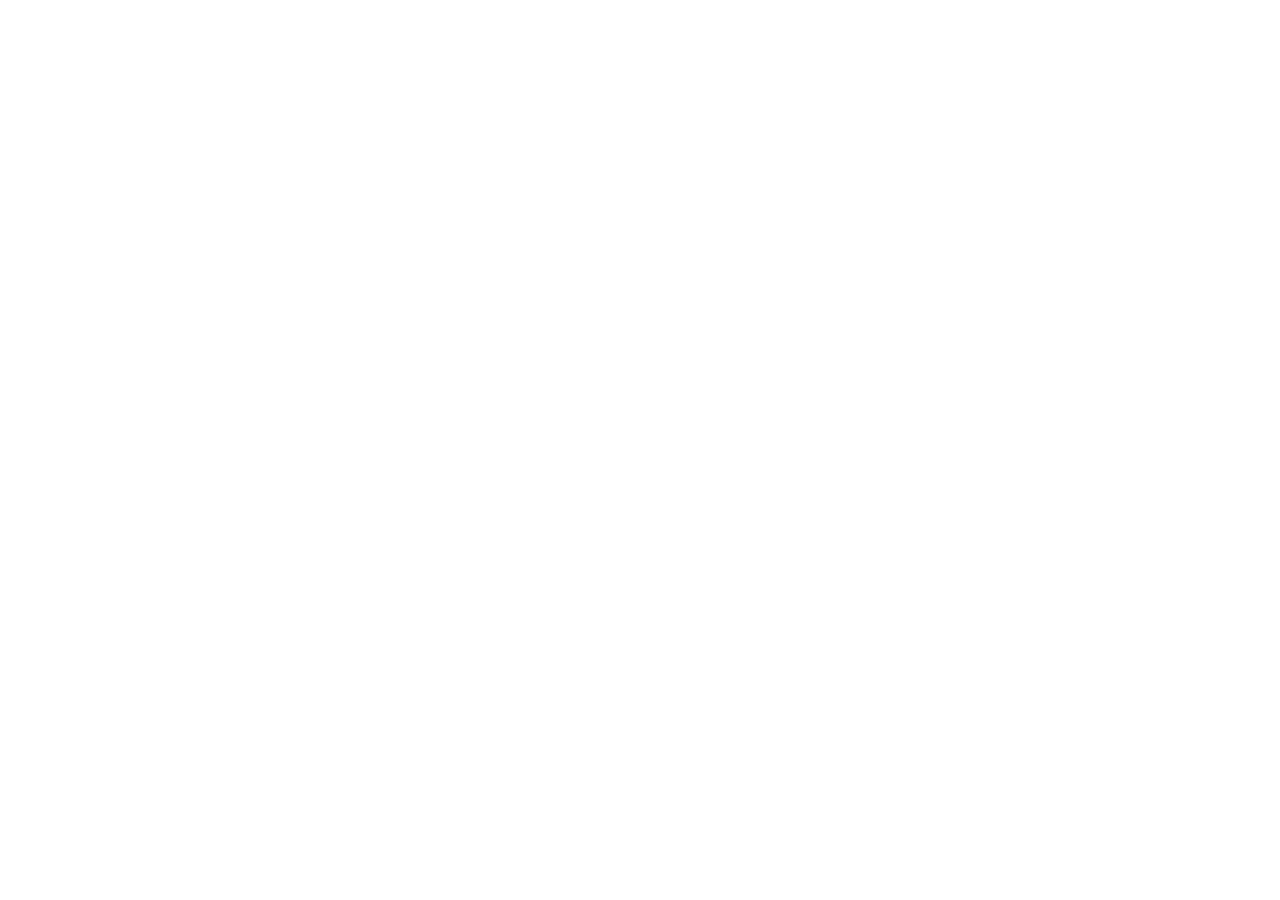
==== index.html @ 780d24a1 "Add restrained culinary category icons to Tawa menus" ====
<!doctype html><html lang="en"><head><meta charset="UTF-8"/><meta name="viewport" content="width=device-width,initial-scale=1"/><meta name="theme-color" content="#8d221a"/><meta name="description" content="Indian roots. A delicious detour. Explore Tawa Express menus, Indian fusion food and catering in Bridgeport, Connecticut."/><meta name="robots" content="noindex,nofollow"/><link rel="preconnect" href="https://fonts.googleapis.com"/><link rel="preconnect" href="https://fonts.gstatic.com" crossorigin/><link href="https://fonts.googleapis.com/css2?family=Passion+One:wght@400;700&family=Sora:wght@400;500;600;700&display=swap" rel="stylesheet"/><title>Tawa Express · Indian Fusion in Bridgeport</title>  <script type="module" crossorigin src="/tawa-express-redesign/assets/index-DstGvZ-7.js"></script>
  <link rel="stylesheet" crossorigin href="/tawa-express-redesign/assets/index-yvN5nyRz.css">
</head><body><div id="root"></div></body></html>
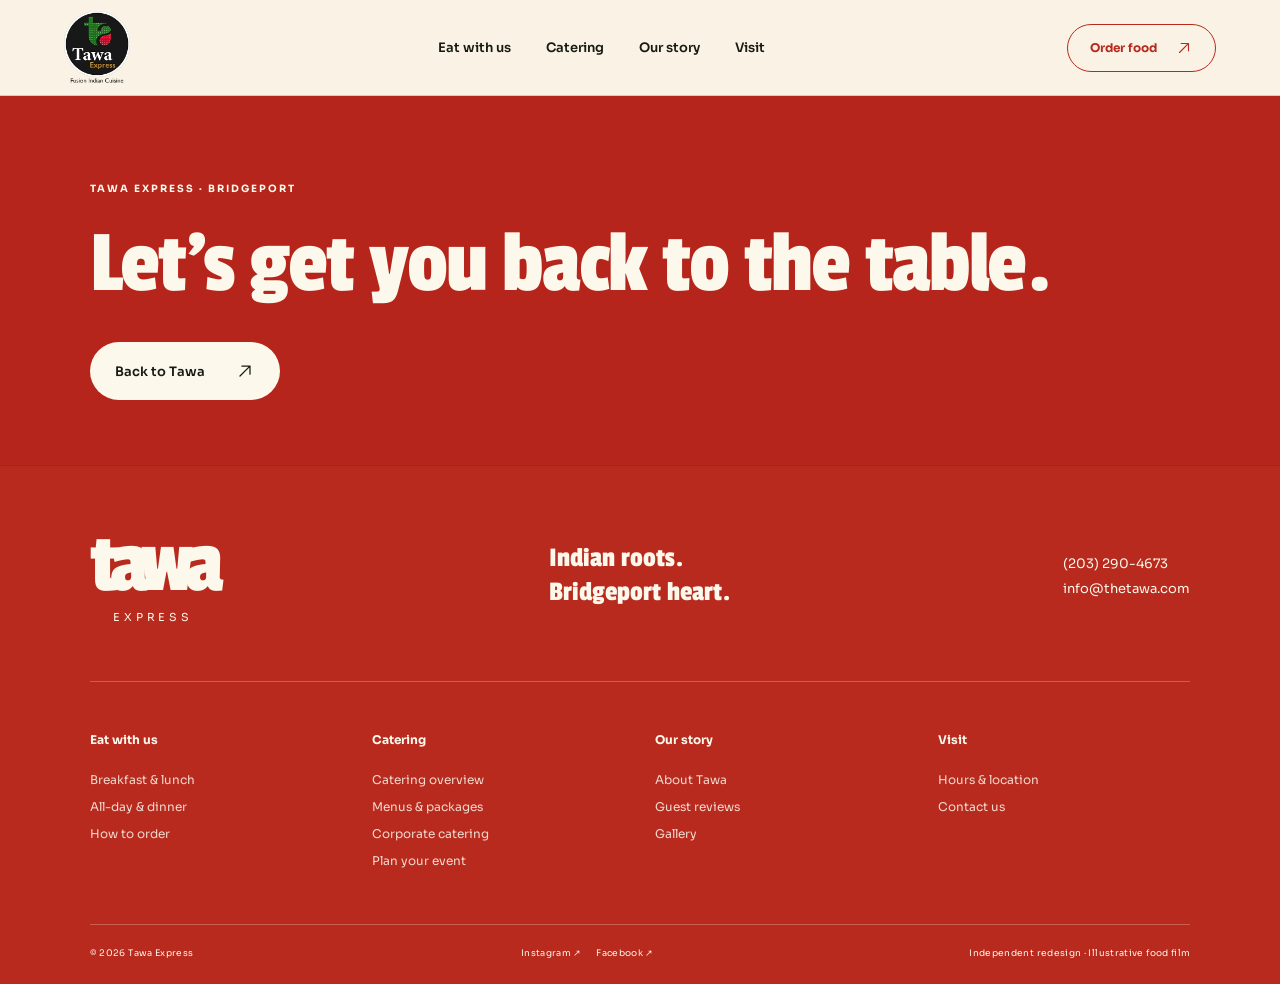
==== commit 2e1ab69f: "Fix reliable mobile scroll film loading" ====
--- a/index.html
+++ b/index.html
@@ -1,3 +1,3 @@
-<!doctype html><html lang="en"><head><meta charset="UTF-8"/><meta name="viewport" content="width=device-width,initial-scale=1"/><meta name="theme-color" content="#8d221a"/><meta name="description" content="Indian roots. A delicious detour. Explore Tawa Express menus, Indian fusion food and catering in Bridgeport, Connecticut."/><meta name="robots" content="noindex,nofollow"/><link rel="preconnect" href="https://fonts.googleapis.com"/><link rel="preconnect" href="https://fonts.gstatic.com" crossorigin/><link href="https://fonts.googleapis.com/css2?family=Passion+One:wght@400;700&family=Sora:wght@400;500;600;700&display=swap" rel="stylesheet"/><title>Tawa Express · Indian Fusion in Bridgeport</title>  <script type="module" crossorigin src="/tawa-express-redesign/assets/index-DstGvZ-7.js"></script>
-  <link rel="stylesheet" crossorigin href="/tawa-express-redesign/assets/index-yvN5nyRz.css">
+<!doctype html><html lang="en"><head><meta charset="UTF-8"/><meta name="viewport" content="width=device-width,initial-scale=1"/><meta name="theme-color" content="#8d221a"/><meta name="description" content="Indian roots. A delicious detour. Explore Tawa Express menus, Indian fusion food and catering in Bridgeport, Connecticut."/><meta name="robots" content="noindex,nofollow"/><link rel="preconnect" href="https://fonts.googleapis.com"/><link rel="preconnect" href="https://fonts.gstatic.com" crossorigin/><link href="https://fonts.googleapis.com/css2?family=Passion+One:wght@400;700&family=Sora:wght@400;500;600;700&display=swap" rel="stylesheet"/><title>Tawa Express · Indian Fusion in Bridgeport</title>  <script type="module" crossorigin src="/assets/index-CbA9lvms.js"></script>
+  <link rel="stylesheet" crossorigin href="/assets/index-DuDXjA_7.css">
 </head><body><div id="root"></div></body></html>
--- a/assets/index-DuDXjA_7.css
+++ b/assets/index-DuDXjA_7.css
@@ -0,0 +1 @@
+.guest-proof{position:relative;isolation:isolate;overflow:hidden;padding:62px 4.5% 35px;background:radial-gradient(ellipse at 50% 56%,#eee2c96b,transparent 65%),#fcf8ec;color:#173628;scroll-margin-top:95px}.proof-heading{text-align:center;position:relative;z-index:1}.proof-heading .eyebrow{color:#866349;font-size:11px;margin-bottom:19px;letter-spacing:.24em}.proof-heading h2{font:400 clamp(52px,5.4vw,86px)/.92 "Passion One",Impact,sans-serif;letter-spacing:-.02em;color:#172319}.proof-heading>p:last-child{font-size:16px;line-height:1.6;margin:22px auto 0;max-width:550px;color:#4e4b3e}.proof-mobile-break{display:none}.proof-spice{position:absolute;left:-28px;top:90px;width:185px;height:280px;stroke:#a0804d;stroke-width:1.3;opacity:.24;transform:rotate(15deg);z-index:-1}.proof-stamp{position:absolute;right:5%;top:85px;transform:rotate(8deg);color:#a38050;text-align:center;opacity:.7}.proof-stamp span{font-size:11px;letter-spacing:.05em}.proof-stamp strong{font:400 34px/.95 Passion One,sans-serif;display:block;margin:9px 0}.proof-stamp i{display:block;font-style:normal;font-size:8px;letter-spacing:.16em;border-top:1px solid #a3805055;padding-top:10px}.proof-summary{display:flex;align-items:center;justify-content:center;gap:28px;margin:28px auto 35px;position:relative;z-index:1}.proof-people{display:flex;align-items:center;padding-right:27px;border-right:1px solid #b09c7540}.guest-avatar{display:grid;place-items:center;flex-shrink:0;width:46px;height:46px;border-radius:50%;overflow:hidden;background:#e8deca;color:#173628;font-size:12px;border:2px solid #fcf8ec}.guest-avatar img{width:100%;height:100%;object-fit:cover}.proof-people .guest-avatar+.guest-avatar{margin-left:-12px}.proof-people>span:last-child{font-size:10px;line-height:1.4;margin-left:12px;color:#5b584c}.proof-rating{display:flex;align-items:center;gap:12px;min-height:48px}.proof-star{font-size:29px;color:#bd851b}.proof-rating>strong{font-size:28px;letter-spacing:-.06em}.proof-rating strong small{font-size:11px;letter-spacing:0;margin-left:3px}.proof-rating>span:not(.proof-star){font-size:11px;line-height:1.6}.proof-rating>span small{display:block;font-size:9px;color:#686152}.proof-carousel{position:relative;outline-offset:5px}.proof-deck{display:grid;grid-template-columns:1fr 1.28fr 1fr;gap:24px;align-items:center;max-width:1300px;margin:auto;padding:6px 10px 15px}.guest-card{position:relative;margin:0;border:1px solid #bfae8e45;border-radius:22px;background:#fffdf680;padding:25px 30px;min-width:0;min-height:280px;opacity:.65;transform:scale(.94);transition:transform .45s,opacity .45s,box-shadow .45s}.guest-card.is-active{opacity:1;transform:none;background:#fffdf8;box-shadow:0 14px 50px #6a49210c;padding:30px 37px;min-height:342px;border-color:#c1ac8545}.guest-card-top{display:flex;align-items:center;justify-content:space-between;color:#a16d4f}.guest-card-top>span:last-child{font-size:9px;letter-spacing:.12em}.guest-quote-mark{font:400 62px/.8 Passion One,sans-serif;color:#c16e58}.guest-topic{text-transform:uppercase;font-size:8px!important;letter-spacing:.15em;line-height:1.5!important;margin:14px 0!important;color:#8d573c}.guest-card blockquote{font:500 clamp(20px,1.8vw,28px)/1.35 "Sora",sans-serif;letter-spacing:-.035em;margin:0 0 25px;color:#24352a;min-height:75px}.guest-card.is-active blockquote{font-size:clamp(25px,2.25vw,35px);line-height:1.25;min-height:95px;font-weight:600}.guest-card figcaption{display:flex;align-items:center;gap:12px}.guest-card figcaption strong{font-size:12px;font-weight:600;display:block}.guest-card figcaption div>span{display:block;font-size:10px;margin-top:5px;line-height:1.4;color:#746553}.guest-source{display:flex;align-items:center;justify-content:space-between;border-top:1px solid #bfae8e35;margin-top:20px;padding-top:16px;font-size:10px;min-height:38px;color:#8b3627}.guest-card:not(.is-active) .guest-source{pointer-events:none}.proof-controls{display:flex;justify-content:center;align-items:center;gap:28px;margin:12px 0 20px}.proof-controls>button{width:44px;height:44px;border:1px solid #bfae8e45;border-radius:50%;display:grid;place-items:center;background:#f0e6d2;color:#173628}.proof-controls>button:hover{background:#e5d5b8}.proof-pagination{display:flex;gap:2px}.proof-pagination button{width:32px;height:44px;padding:0;border:0;background:none;display:grid;place-items:center}.proof-pagination span{width:9px;height:9px;border-radius:50%;background:#d9c9aa;transition:transform .2s,background .2s}.proof-pagination [aria-pressed=true] span{background:#b82a1e;transform:scale(1.3)}.proof-footnote{display:flex;justify-content:space-between;align-items:center;gap:30px;border-top:1px solid #b09c7540;padding-top:23px;max-width:1280px;margin:auto}.proof-footnote>p{font-size:10px;max-width:510px;line-height:1.65;color:#716551}.proof-footnote>div{display:flex;gap:25px;flex-shrink:0}.proof-footnote a{display:flex;gap:8px;align-items:center;font-size:11px;min-height:44px;text-decoration:underline;text-underline-offset:4px}.portrait-demo{margin:45px auto 10px;padding:25px;border:2px dashed #a38050;max-width:720px;background:#f5ebd9}.portrait-demo h3{font-size:22px}.portrait-demo p:not(.eyebrow){font-size:13px;margin:16px 0}.portrait-demo img{width:100%;margin:20px 0;border-radius:14px}.portrait-demo small{font-size:11px}@media(prefers-reduced-motion:no-preference){.proof-arrived .is-active{animation:guest-arrival .6s ease both}@keyframes guest-arrival{0%{opacity:.4;translate:0 15px}to{opacity:1;translate:0 0}}}@media(max-width:1000px){.proof-stamp{right:3%;top:120px}.proof-stamp strong{font-size:25px}.proof-spice{width:130px;left:-40px}.proof-deck{gap:12px;padding-inline:0}.guest-card{padding:22px 18px}.guest-card.is-active{padding:28px 25px}.guest-card figcaption{gap:8px}.guest-card figcaption div>span{font-size:9px}}@media(max-width:760px){.guest-proof{padding:42px 0 25px;scroll-margin-top:95px}.proof-heading{padding:0 7%}.proof-heading h2{font-size:clamp(48px,12.6vw,72px)}.proof-heading .eyebrow{font-size:9px;margin-bottom:16px}.proof-heading>p:last-child{font-size:13px;max-width:320px;margin-top:18px}.proof-mobile-break{display:block}.proof-stamp{display:none}.proof-spice{top:110px;left:-57px;width:120px;opacity:.18}.proof-summary{gap:15px;margin:24px auto;flex-wrap:wrap;padding:0 5%}.proof-people{padding-right:15px}.proof-people>.guest-avatar{width:32px;height:32px;font-size:9px}.proof-people>span:last-child{display:none}.proof-rating{gap:8px}.proof-rating>strong{font-size:23px}.proof-star{font-size:23px}.proof-rating>span:not(.proof-star){font-size:9px}.proof-rating>span small{font-size:8px}.proof-rating>svg{display:none}.proof-deck{display:flex;gap:0;position:relative;max-width:100%;padding:8px 0 15px;align-items:center;justify-content:center}.guest-card.is-active{width:85%;min-height:352px;padding:29px 26px;z-index:2;border-radius:19px}.guest-card:not(.is-active){position:absolute;width:85%;min-height:310px;z-index:0;opacity:.38;pointer-events:none}.guest-card.is-before{left:-80%;transform:scale(.96)}.guest-card.is-after{right:-80%;transform:scale(.96)}.guest-card.is-active blockquote{font-size:28px;min-height:100px}.guest-card figcaption div>span{font-size:10px}.guest-topic{font-size:8px!important}.proof-controls{margin-top:8px;gap:23px}.proof-footnote{display:block;margin:0 7%;padding-top:20px}.proof-footnote>p{font-size:10px}.proof-footnote>div{justify-content:space-between;gap:10px;margin-top:12px}.proof-footnote a{font-size:11px}.portrait-demo{margin-inline:6%;padding:20px}.portrait-demo h3{font-size:20px}}@media(max-width:360px){.proof-summary{gap:10px}.proof-people{padding-right:10px}.proof-people>.guest-avatar{width:28px;height:28px}.guest-card.is-active{padding:25px 23px}.guest-card.is-active blockquote{font-size:25px}}@media(prefers-reduced-motion:reduce){.guest-card,.proof-pagination span{transition:none}}.guest-proof{scroll-margin-top:0}.guest-provenance{border-top:1px solid #bfae8e35;margin-top:20px;padding-top:8px}.guest-provenance summary{font-size:10px;min-height:38px;color:#8b3627}.guest-provenance p{font-size:11px;line-height:1.6;margin:10px 0 0}.guest-card:not(.is-active) .guest-provenance{pointer-events:none}:root{font-family:Sora,sans-serif;color:#42251f;background:#faf2e3;font-synthesis:none;--red:#8d221a;--cream:#faf2e3;--line:#42251f30;--serif:"Sora",Arial,sans-serif}*{box-sizing:border-box}html{scroll-behavior:smooth;scroll-padding-top:115px}body{margin:0}a{color:inherit;text-decoration:none}button,input,select,textarea{font:inherit}button,a,input,select,textarea{-webkit-tap-highlight-color:transparent}button{cursor:pointer}button,a{touch-action:manipulation}button{color:inherit}img{display:block;max-width:100%}h1,h2,h3,p{margin:0}p{line-height:1.7}h1,h2,h3{font-weight:500}h1,h2{font-family:var(--serif);letter-spacing:-.055em;line-height:1.05}h2{font-size:clamp(36px,4.5vw,70px)}h3{font-size:23px;line-height:1.3}em{font-weight:500}p+p{margin-top:18px}a:focus-visible,button:focus-visible{outline:3px solid #ce631c;outline-offset:5px}input:focus,textarea:focus,select:focus{outline:2px solid var(--red);outline-offset:3px}.sr-only{position:absolute;width:1px;height:1px;overflow:hidden;clip-path:inset(50%)}.skip{position:fixed;top:-70px;left:20px;background:#fff;padding:14px;z-index:100}.skip:focus{top:10px}.eyebrow{text-transform:uppercase;letter-spacing:.16em;font-size:10px;font-weight:700;margin-bottom:22px;line-height:1.5}.header{height:100px;display:flex;align-items:center;justify-content:space-between;padding:12px 5%;position:sticky;top:0;background:#faf2e3f5;-webkit-backdrop-filter:blur(18px);backdrop-filter:blur(18px);z-index:20;border-bottom:1px solid var(--line)}.brand{width:72px;height:76px;display:flex;align-items:center}.brand img{width:66px;max-height:76px;object-fit:contain}.header nav{display:flex;align-items:center;gap:35px;font-size:13px;font-weight:600}.nav-group{position:relative;padding:22px 0}.dropdown{position:absolute;top:60px;left:-24px;min-width:235px;padding:12px 20px;background:var(--cream);border:1px solid var(--line);box-shadow:0 15px 30px #42251f12;display:none}.dropdown a{padding:13px 0;display:flex;align-items:center;justify-content:space-between;gap:20px;border-bottom:1px solid var(--line);font-size:13px;white-space:nowrap}.dropdown a:last-child{border:0}.nav-group:hover .dropdown,.nav-group:focus-within .dropdown{display:block}.order-link{display:flex;align-items:center;gap:18px;border:1px solid var(--red);border-radius:50px;padding:14px 22px;font-size:12px;font-weight:700;color:var(--red)}.header-actions{display:flex;gap:16px;align-items:center}.menu-toggle{display:none;border:0;background:none;padding:10px}.button{border:0;background:var(--red);color:var(--cream);padding:19px 25px;display:inline-flex;align-items:center;justify-content:space-between;gap:30px;border-radius:40px;font-size:13px;font-weight:600;min-height:54px;transition:background .2s,transform .2s}.button:hover{background:#68160f;transform:translateY(-2px)}.button.light{background:var(--cream);color:var(--red)}.button.light:hover{background:#f2dbb8}.text-link{display:inline-flex;align-items:center;gap:20px;font-size:14px;font-weight:600;border-bottom:1px solid currentColor;padding:10px 0}.hero{padding:24px 5% 0;color:var(--red);overflow:hidden;--progress:0}.hero-top{display:flex;justify-content:space-between;align-items:center}.hero-top .eyebrow{margin:0}.hero-top>span{font-size:11px;letter-spacing:.02em}.hero-stage{position:relative;min-height:650px;height:calc(100svh - 205px);max-height:880px;display:flex;flex-direction:column;justify-content:center}.hero h1{font-size:clamp(72px,8.8vw,146px);line-height:.95;letter-spacing:-.055em;position:relative;z-index:2;max-width:65%;pointer-events:none}.hero h1 em{font-weight:500}.hero-food{position:absolute;width:59%;right:-5%;top:4%;height:87%;display:flex;align-items:center;justify-content:center;transform:translateY(calc(var(--progress)*-50px)) rotate(calc(var(--progress)*-5deg));will-change:transform}.food-ring{position:absolute;width:89%;aspect-ratio:1;background:#eab044;border-radius:50%;opacity:.53;transform:scale(calc(1 + var(--progress)*.08))}.hero-dish{position:relative;width:110%;max-width:none;filter:drop-shadow(0 32px 22px #42251f25);transform:rotate(-13deg) scale(1.12)}.food-caption{position:absolute;bottom:4%;right:8%;display:flex;align-items:center;gap:20px;text-align:left;font-family:var(--serif);font-style:italic;font-size:19px;transform:rotate(5deg)}.hero-bottom{position:relative;z-index:3;margin-top:35px;display:flex;flex-direction:column;align-items:flex-start;gap:22px}.hero-bottom p{font-size:13px;line-height:1.65;color:#593a2d}.hero-rail{border-top:1px solid var(--red);display:flex;align-items:center;justify-content:space-between;gap:18px;padding:22px 0;font-size:11px;text-transform:uppercase;letter-spacing:.1em}.hero-rail a{display:flex;gap:16px;align-items:center}.section{padding:110px 7%}.section-head{display:flex;align-items:flex-end;justify-content:space-between;gap:60px;margin-bottom:50px}.section-head>p{max-width:310px;font-size:14px}.flavors{background:#f4e7d1;border-top:1px solid var(--line)}.flavor-grid{display:grid;grid-template-columns:repeat(3,1fr);gap:24px}.food-card{position:relative;display:block;padding:28px 26px 32px;background:#e8d9bf;min-width:0;overflow:hidden}.tone-1{background:#dfe0c6}.tone-2{background:#ecccae}.item-no{font-size:11px;letter-spacing:.12em}.food-card img{width:100%;height:245px;object-fit:contain;transition:transform .6s}.food-card:hover img{transform:rotate(-5deg) scale(1.055)}.food-card h3{font-family:var(--serif);font-size:27px;letter-spacing:-.04em;max-width:210px}.food-card p{font-size:11px;line-height:1.6;margin-top:10px;max-width:220px}.food-card>div{position:relative}.food-card>div>svg{position:absolute;right:0;top:4px}.menu-row{display:flex;justify-content:space-between;align-items:center;gap:20px;border-top:1px solid var(--line);margin-top:34px;padding-top:24px;font-size:12px}.menu-row a{display:flex;gap:20px;align-items:center;font-weight:600}.story{display:grid;grid-template-columns:1fr 1fr;gap:10%;align-items:center}.story-photo{position:relative;aspect-ratio:.92;overflow:hidden}.story-photo img{width:100%;height:100%;object-fit:cover}.story-photo span{position:absolute;bottom:30px;left:20px;right:20px;text-align:center;color:#fff;font-family:var(--serif);font-size:28px;font-style:italic;text-shadow:0 2px 12px #000;background:#27140d70;padding:10px}.story p:not(.eyebrow){font-size:14px;max-width:460px;margin-top:24px}.story .text-link{margin-top:25px}.catering-feature{position:relative;min-height:700px;display:flex;align-items:center;padding:90px 7%;color:var(--cream);background:#371c11;isolation:isolate}.catering-feature>img{position:absolute;top:0;right:0;bottom:0;left:0;width:100%;height:100%;object-fit:cover;z-index:-2}.catering-feature:after{content:"";position:absolute;top:0;right:0;bottom:0;left:0;background:linear-gradient(90deg,#1d140cef,#20170865 75%);z-index:-1}.catering-feature h2{font-size:clamp(42px,5.4vw,82px)}.catering-feature p:not(.eyebrow){max-width:390px;font-size:14px;margin-top:24px;margin-bottom:32px}.quote{text-align:center;background:#e8d7b8}.quote blockquote{font-family:var(--serif);font-size:clamp(35px,4.2vw,66px);line-height:1.2;letter-spacing:-.035em;max-width:850px;margin:25px auto}.quote p:not(.eyebrow){font-size:11px}.quote a{display:inline-flex;align-items:center;gap:15px;font-size:12px;margin-top:25px}.visit{display:grid;grid-template-columns:1fr 1fr;gap:10%;align-items:center}.visit h2{font-size:clamp(58px,7vw,105px)}.visit-details>div{display:flex;gap:22px;border-bottom:1px solid var(--line);padding:22px 0;font-size:14px}.visit-details>div>svg{margin-top:5px;flex-shrink:0}.visit-details .button{margin-top:27px}.visit-details strong{font-weight:600}footer{background:var(--red);color:var(--cream);padding:65px 7% 25px}.footer-top{display:flex;justify-content:space-between;gap:35px;align-items:center;padding-bottom:60px;border-bottom:1px solid #faf2e344}.footer-wordmark{font-family:var(--serif);font-size:90px;letter-spacing:-.09em;line-height:.75}.footer-wordmark span{display:block;letter-spacing:.34em;font-family:Sora;font-size:11px;text-transform:uppercase;text-align:center;margin-top:14px}.footer-top>p{font-family:var(--serif);font-size:28px;font-style:italic;line-height:1.2}.footer-top>div a{display:block;font-size:13px;margin:8px 0}.footer-links{display:grid;grid-template-columns:repeat(4,1fr);gap:30px;padding:50px 0}.footer-links h3{font-size:12px;margin-bottom:19px;font-weight:700}.footer-links a{display:block;font-size:12px;opacity:.85;padding:6px 0}.fineprint{display:flex;justify-content:space-between;gap:20px;border-top:1px solid #faf2e344;padding-top:22px;font-size:9px;letter-spacing:.04em}.fineprint a{margin-left:12px}.page-intro{padding:85px 7% 65px;border-bottom:1px solid var(--line);background:#f4e7d1}.page-intro h1{font-size:clamp(52px,7.5vw,105px);max-width:1000px;color:var(--red)}.page-intro>p:not(.eyebrow){max-width:620px;margin-top:25px;font-size:16px}.page-intro .button{margin-top:30px}.menu-toolbar{padding:25px 7%;display:flex;justify-content:space-between;gap:30px;border-bottom:1px solid var(--line);align-items:center}.menu-switch{display:flex;gap:22px;font-size:13px}.menu-switch a{padding:12px 0;border-bottom:2px solid transparent}.menu-switch a[aria-current]{border-color:var(--red);font-weight:700}.search input{border:1px solid var(--line);background:none;border-radius:30px;padding:13px 20px;min-width:220px}.meal-tabs{padding:15px 7%;display:flex;gap:12px;flex-wrap:wrap}.meal-tabs button{background:transparent;border:1px solid var(--line);border-radius:30px;padding:10px 18px;text-transform:capitalize;font-size:12px}.meal-tabs button[aria-pressed=true]{background:var(--red);color:var(--cream)}.menu-layout,.package-layout{display:grid;grid-template-columns:220px 1fr;gap:65px;padding:50px 7% 100px}.menu-layout aside,.package-layout aside{align-self:start;position:sticky;top:125px;max-height:calc(100svh - 150px);overflow:auto}.menu-layout aside>a,.package-layout aside>a{display:block;font-size:12px;padding:10px 0;text-transform:capitalize;border-bottom:1px solid var(--line);line-height:1.4}.menu-category{margin-bottom:55px;scroll-margin-top:130px}.category-heading{display:flex;align-items:baseline;gap:15px;border-bottom:2px solid var(--red);padding-bottom:20px;color:var(--red)}.category-heading>span{font-size:11px}.category-heading h2{font-size:35px;letter-spacing:-.035em;text-transform:capitalize}.dish-grid{display:grid;grid-template-columns:1fr 1fr;column-gap:34px}.dish{padding:23px 0;border-bottom:1px solid var(--line)}.dish>div{display:flex;justify-content:space-between;gap:16px}.dish h3{font-size:15px;font-weight:600}.dish span{white-space:nowrap;font-size:14px}.dish p{font-size:12px;margin-top:7px;line-height:1.6;max-width:360px;color:#745a4e}.category-note{font-size:13px;margin:18px 0;max-width:730px}.source-note{font-size:11px;line-height:1.7;color:#745a4e;margin:28px 0;max-width:740px}.wide-photo{height:500px;overflow:hidden}.wide-photo img{width:100%;height:100%;object-fit:cover}.three-columns{display:grid;grid-template-columns:repeat(3,1fr);gap:40px;margin-top:48px}.three-columns article{border-top:1px solid var(--line);padding-top:25px}.three-columns article>span{font-size:11px}.three-columns h3{font-family:var(--serif);font-size:31px;margin:25px 0 15px;letter-spacing:-.035em}.three-columns p{font-size:14px;margin-bottom:20px}.tinted{background:#e8d7b8}.tinted>h2{max-width:700px}.service-list{max-width:850px;margin:40px 0}.service-list details,.order-options details{border-bottom:1px solid var(--line);padding:24px 0}summary{cursor:pointer;list-style:none;display:flex;align-items:center;justify-content:space-between;gap:25px;font-size:19px;font-weight:500}summary::-webkit-details-marker{display:none}details[open] summary svg{transform:rotate(45deg)}details p{font-size:14px;max-width:750px;margin-top:18px}details summary svg{flex-shrink:0;transition:transform .2s}.package-links{display:flex;gap:25px;padding:28px 7%;border-bottom:1px solid var(--line);flex-wrap:wrap;font-size:13px}.package-links a{display:flex;align-items:center;gap:12px}.package-layout{padding-top:60px}.package{border-top:1px solid var(--line);padding:28px 0 38px;scroll-margin-top:125px}.package h2{font-size:35px;text-transform:capitalize;margin-bottom:22px}.package p{font-size:14px;white-space:pre-line;max-width:700px}.package .eyebrow{margin-bottom:10px}.measure{max-width:630px;margin:25px 0}.voices blockquote{margin:0;font-family:var(--serif);font-size:27px;line-height:1.3}.voices cite{display:block;font-family:Sora;font-style:normal;font-size:11px;margin-top:22px}.contact-layout{display:grid;grid-template-columns:1fr 1.3fr;gap:10%}.contact-layout h2{font-size:42px}.contact-layout>div>p:not(.eyebrow){margin-top:30px;font-size:14px}.contact-layout .text-link{display:flex;width:fit-content}.inquiry label{display:block;font-size:12px;font-weight:500}.inquiry input:not([type=checkbox]),.inquiry select,.inquiry textarea{display:block;width:100%;border:0;border-bottom:1px solid #42251f66;background:#f4e7d188;padding:15px 12px;border-radius:0;margin:10px 0 25px;color:inherit}.inquiry textarea{resize:vertical}.form-pair{display:grid;grid-template-columns:1fr 1fr;gap:25px}.inquiry fieldset{border:1px solid var(--line);padding:20px;margin:10px 0 30px;display:grid;grid-template-columns:1fr 1fr;gap:12px}.inquiry legend{font-size:12px;padding:0 8px}.inquiry fieldset label{display:flex;align-items:center;gap:10px;min-height:30px}.inquiry input[type=checkbox]{accent-color:var(--red);width:18px;height:18px}.email-draft{padding:25px;background:#e8d7b8;margin-top:25px}.email-draft pre{white-space:pre-wrap;font-family:inherit;font-size:13px;line-height:1.6}.email-draft p{font-size:12px;margin-top:20px}.photo-grid{display:grid;grid-template-columns:repeat(3,1fr);gap:22px;margin-bottom:40px}.photo-grid button{padding:0;border:0;background:#e8d7b8;position:relative;aspect-ratio:1;overflow:hidden}.photo-grid img{width:100%;height:100%;object-fit:cover;transition:transform .4s}.photo-grid button:hover img{transform:scale(1.04)}.photo-grid svg{position:absolute;bottom:16px;right:16px;color:#fff;filter:drop-shadow(0 1px 3px #000)}.lightbox{position:fixed;top:0;right:0;bottom:0;left:0;background:#1a0d08ee;z-index:100;display:flex;justify-content:center;align-items:center;padding:65px 30px}.lightbox img{max-height:85svh;object-fit:contain}.lightbox button{position:absolute;right:25px;top:20px;color:#fff;background:none;border:0;padding:10px}.order-options{max-width:1050px}.order-options>div{padding:20px 0 45px;border-bottom:1px solid var(--line);margin-bottom:40px}.order-options h2{font-size:40px;margin:15px 0 30px}.order-options .package-links{padding:0;border:0}.order-options p{font-size:14px;margin-top:20px}.mobile-menu{position:fixed;top:0;right:0;bottom:0;left:0;z-index:50;background:var(--red);color:var(--cream);padding:60px 7% 40px;overflow:auto;display:grid;grid-template-columns:1fr 1fr;gap:30px}.mobile-menu>.eyebrow{grid-column:1/-1}.mobile-menu h2{font-size:34px;margin-bottom:14px}.mobile-menu a{display:flex;gap:10px;align-items:center;justify-content:space-between;padding:12px 0;font-size:13px;border-bottom:1px solid #faf2e333}.close-menu{position:absolute;right:20px;top:17px;border:0;background:none;color:inherit;padding:10px}.menu-call{grid-column:1/-1;width:fit-content}[data-reveal]{opacity:1}@media(prefers-reduced-motion:no-preference){[data-reveal]{transition:opacity .75s,transform .75s}[data-reveal]:not(.visible){opacity:.35;transform:translateY(22px)}}@media(min-width:1500px){.hero-stage{min-height:740px}.hero-food{right:0;width:55%}}@media(max-width:1000px){.header nav{gap:22px}.hero-stage{min-height:600px}.hero h1{font-size:10.1vw}.hero-food{width:65%;right:-13%;top:4%}.food-card{padding:20px}.food-card img{height:180px}.food-card h3{font-size:23px;max-width:160px}.food-card>div>svg{width:20px}.section{padding:80px 6%}.section-head{gap:35px}.menu-layout,.package-layout{gap:35px;grid-template-columns:175px 1fr}.dish-grid{grid-template-columns:1fr}.contact-layout{gap:6%}.header .order-link{padding:13px 16px}.three-columns{gap:25px}}@media(max-width:720px){html{scroll-padding-top:90px}.header{height:82px;padding:7px 5%}.brand{width:53px;height:64px}.brand img{max-height:63px;width:52px}.header nav{display:none}.header-actions{gap:6px}.header .order-link{font-size:11px;padding:12px 16px;gap:12px}.menu-toggle{display:block}.hero{padding:20px 5% 0}.hero-top{display:block}.hero-top .eyebrow{font-size:8px;letter-spacing:.12em}.hero-top>span{display:none}.hero-stage{height:auto;min-height:740px;max-height:none;justify-content:flex-start;padding-top:26px}.hero h1{font-size:clamp(60px,15.6vw,100px);max-width:100%;line-height:.96;z-index:3}.hero-food{top:205px;right:-18%;width:107%;height:335px;transform:translateY(calc(var(--progress)*-14px)) rotate(calc(var(--progress)*-5deg))}.hero-dish{width:105%;transform:rotate(-13deg) scale(1)}.food-ring{width:78%}.food-caption{right:18%;bottom:-4px;font-size:14px;gap:14px}.food-caption svg{width:18px}.hero-bottom{margin-top:318px;gap:18px}.hero-bottom p{font-size:12px}.hero-bottom .button{width:100%;justify-content:center}.hero-rail{margin-top:25px;padding:18px 0;font-size:8px;gap:10px;letter-spacing:.03em;flex-wrap:wrap}.hero-rail a{width:100%;justify-content:center;margin-top:7px;padding:6px}.section{padding:65px 6%}.section-head{display:block;margin-bottom:32px}.section-head>p{margin-top:23px;font-size:14px}.eyebrow{font-size:9px;margin-bottom:16px}h2{font-size:40px}.flavor-grid{grid-template-columns:1fr;gap:18px}.food-card{padding:24px;display:grid;grid-template-columns:1fr 1fr;align-items:center;min-height:215px}.food-card .item-no{position:absolute;top:18px;left:20px}.food-card img{width:115%;height:160px;max-width:none;grid-column:1;grid-row:1}.food-card>div{padding-left:15px}.food-card h3{font-size:24px;max-width:150px}.food-card p{font-size:10px;margin-top:13px}.food-card>div>svg{position:static;margin-top:15px}.menu-row{display:block;font-size:11px}.menu-row>a{margin-top:20px;justify-content:space-between;min-height:35px}.story{grid-template-columns:1fr;gap:35px}.story-photo{aspect-ratio:1.12}.story-photo span{font-size:25px}.story p:not(.eyebrow){font-size:14px}.catering-feature{padding:65px 6%;min-height:600px}.catering-feature:after{background:#20140dcc}.catering-feature h2{font-size:45px}.catering-feature p:not(.eyebrow){font-size:14px;max-width:320px}.quote blockquote{font-size:37px}.visit{grid-template-columns:1fr;gap:24px}.visit h2{font-size:62px}.visit-details>div{font-size:13px}.visit-details .button{width:100%}footer{padding:50px 6% 25px}.footer-top{flex-wrap:wrap;gap:32px;padding-bottom:35px}.footer-wordmark{font-size:72px}.footer-top>p{font-size:24px}.footer-top>div{width:100%}.footer-links{grid-template-columns:1fr 1fr;gap:32px;padding:38px 0}.fineprint{flex-wrap:wrap;line-height:1.6;font-size:9px}.fineprint>span:last-child{width:100%}.fineprint a{margin-left:0;margin-right:10px}.page-intro{padding:55px 6% 45px}.page-intro h1{font-size:52px}.page-intro>p:not(.eyebrow){font-size:14px;margin-top:20px}.menu-toolbar{padding:16px 6%;display:block}.menu-switch{justify-content:space-between;gap:12px;font-size:12px}.search input{margin-top:14px;width:100%;min-width:0}.meal-tabs{padding:15px 6%;gap:8px}.meal-tabs button{font-size:11px;padding:10px 12px}.menu-layout,.package-layout{display:block;padding:25px 6% 60px}.menu-layout aside,.package-layout aside{position:static;display:flex;gap:8px;overflow:auto;max-height:none;margin-bottom:40px;padding-bottom:12px;scrollbar-width:thin}.menu-layout aside>.eyebrow,.package-layout aside>.eyebrow{display:none}.menu-layout aside>a,.package-layout aside>a{white-space:nowrap;border:1px solid var(--line);border-radius:30px;padding:11px 15px;font-size:10px}.menu-layout aside>.text-link{display:none}.category-heading{gap:10px;padding-bottom:16px}.category-heading h2{font-size:30px}.dish-grid{grid-template-columns:1fr}.dish{padding:20px 0}.dish h3{font-size:15px}.dish p{font-size:12px}.menu-category{margin-bottom:40px;scroll-margin-top:100px}.wide-photo{height:290px}.three-columns{grid-template-columns:1fr;gap:30px;margin-top:32px}.three-columns h3{margin-top:16px}.three-columns article{padding-top:20px}.service-list{margin-top:30px}summary{font-size:17px}.package-links{padding:20px 6%;gap:18px;font-size:12px}.package h2{font-size:30px}.package{scroll-margin-top:100px}.package p{font-size:13px}.contact-layout{grid-template-columns:1fr;gap:45px}.contact-layout h2{font-size:36px}.form-pair{grid-template-columns:1fr;gap:0}.inquiry fieldset{grid-template-columns:1fr}.photo-grid{grid-template-columns:1fr 1fr;gap:12px}.order-options h2{font-size:34px}.mobile-menu{padding-top:65px;gap:30px 25px}.mobile-menu h2{font-size:30px}.mobile-menu a{font-size:12px;padding:12px 0}.mobile-menu .eyebrow{margin:0}.lightbox{padding:60px 15px}}@media(max-width:720px){.food-caption{display:none}}.package summary{align-items:center}.package summary h2{margin:0;font-size:30px}.package summary .eyebrow{margin:0;flex-shrink:0}.package summary svg{flex-shrink:0}.package[open] summary{margin-bottom:25px}.package[open]{background:#f4e7d150}.package{padding:24px 18px}.package summary h2{flex:1}.package p{margin:10px 0;line-height:1.7}.package-layout aside a:hover{color:var(--red)}@media(prefers-reduced-motion:reduce){html{scroll-behavior:auto}*,*:before,*:after{animation:none!important;transition:none!important}.hero-food,.hero-dish,.food-ring{will-change:auto}.hero-food,.food-card:hover img{transform:none}[data-reveal]{opacity:1;transform:none}}:root{--film-progress:0;--film-release:0;--header-settle:0}.film-home{isolation:isolate}.film-home #root{position:relative;z-index:2}.film-home .film-background{z-index:0;pointer-events:none;height:100%;min-height:100svh}.film-background *{pointer-events:none}.film-stage{z-index:1;isolation:isolate}.film-copy,.film-rail,.film-scroll-hint,.motion-choice{z-index:3}.film-home main>section:not(.film-runway){position:relative;z-index:2}h1,h2{font-weight:600}.film-copy h1{font-weight:600!important;letter-spacing:-.055em}.film-home .film-copy h1 em{font-style:normal;color:#fff3df}.film-home{background:#1b1511}.film-home .header{position:fixed;left:0;top:0;width:100%;height:calc(116px - var(--header-settle)*32px);background:rgba(34,27,23,calc(var(--header-settle)*.97));color:#fff5e5;border-color:rgba(255,237,208,calc(var(--header-settle)*.18));-webkit-backdrop-filter:none;backdrop-filter:none;padding-top:8px;padding-bottom:8px}.film-home .brand{width:calc(78px - var(--header-settle)*20px);height:calc(90px - var(--header-settle)*22px);background:#faf2e3;border-radius:3px;justify-content:center;padding:4px}.film-home .brand img{width:100%;height:100%;object-fit:contain}.film-home .header nav{display:none}.film-home .menu-toggle{display:flex;align-items:center;gap:9px;border:1px solid #fff3df80;border-radius:30px;padding:12px 20px}.film-home .menu-toggle:after{content:"Menu";font-size:12px}.film-home .order-link{border:0;color:#fff3df;padding:14px 0}.film-background{position:fixed;top:0;right:0;bottom:0;left:0;width:100%;height:100svh;background:#17120f;z-index:0;pointer-events:none;overflow:hidden}.film-poster,.tawa-film,.film-grade{position:absolute;top:0;right:0;bottom:0;left:0;width:100%;height:100%;object-fit:cover;object-position:67% center}.tawa-film,.film-poster{filter:blur(calc(var(--film-release)*16px));transform:scale(calc(1 + var(--film-release)*.055))}.film-grade{background:linear-gradient(90deg,#120d09b0,#120d0960 42%,#120d0908 72%),linear-gradient(0deg,#130d0ac9 0%,transparent 45%,#130d0935 100%);opacity:calc(.82 + var(--film-release)*.18)}.film-runway{height:350svh;position:relative;color:#fff3df}.film-stage{height:100svh;min-height:640px;position:sticky;top:0;overflow:hidden}.film-copy{position:absolute;left:7%;top:25%;width:65%;max-width:900px}.film-copy .eyebrow{font-size:10px;letter-spacing:.2em;color:#e5c092;margin-bottom:28px}.film-copy h1{font-size:clamp(64px,7.8vw,128px);line-height:.98;letter-spacing:-.05em;font-weight:500}.film-copy h1 em{color:#e8ba80}.film-deck{font-size:16px;line-height:1.65;margin-top:28px;color:#eee3d3}.film-actions{display:flex;gap:30px;align-items:center;margin-top:30px}.film-actions .button{background:#f0d1a0;color:#302017;border-radius:3px;font-size:12px;padding:18px 24px}.film-actions .button:hover{background:#ffe3b7}.film-secondary{display:flex;align-items:center;gap:16px;font-size:12px;border-bottom:1px solid #faf2e355;padding:12px 0}.film-reveal{opacity:var(--reveal,0);transform:translateY(calc((1 - var(--reveal,0))*28px));will-change:opacity,transform;visibility:hidden}.film-rail{position:absolute;bottom:0;left:7%;right:7%;display:grid;grid-template-columns:repeat(3,1fr);border-top:1px solid #fff0d34a;min-height:92px}.film-rail>a{display:flex;gap:18px;align-items:center;padding:20px 25px;font-size:13px;border-right:1px solid #fff0d32a}.film-rail>a:first-child{padding-left:0}.film-rail>a:last-child{border:0;padding-right:0}.film-rail small{font-size:9px;color:#dcb585}.film-rail svg{margin-left:auto;flex-shrink:0}.film-scroll-hint{position:absolute;bottom:115px;left:7%;display:flex;align-items:center;gap:20px;font-size:10px;letter-spacing:.06em;opacity:calc(1 - var(--film-progress)*.7);padding:12px 0}.film-track{position:absolute;bottom:0;left:0;right:0;height:2px;background:#ffefd115}.film-track span{display:block;height:100%;width:calc(var(--film-progress)*100%);background:#e4b87d}.film-home main{position:relative;z-index:1}.film-home footer{position:relative;z-index:1;background:#53291d}.film-home .flavors{position:relative;background:#251b15e8;color:#fff0dc;border:0}.film-home .flavors .section-head{padding-bottom:45px;border-bottom:1px solid #fff1db35}.film-home .flavors .eyebrow{color:#dfb886}.film-home .food-card{background:transparent;border-right:1px solid #fff1db30;padding:0 28px 15px 0}.film-home .food-card:last-child{border:0}.film-home .food-card img{height:270px;filter:drop-shadow(0 20px 15px #0004)}.film-home .food-card h3{font-size:29px}.film-home .food-card p{color:#d6c2ae}.film-home .item-no{color:#dfb886}.film-home .menu-row{border-color:#fff1db35}.film-home .story{background:#efe2cc}.film-home .story-photo{aspect-ratio:1.05}.film-home .story-photo span{display:none}.film-home .catering-feature{min-height:680px}.film-home .quote{background:#dfc9a7}.film-home .visit{background:#f4e8d5}.film-home .flavors .section-head p{color:#d7c5b2}.film-home .mobile-menu{background:#352219}.film-runway.reduced{height:100svh;min-height:740px}.film-runway.reduced .film-stage{position:relative;height:100%;min-height:740px}.motion-choice{position:absolute;right:7%;bottom:118px;display:flex;gap:10px;align-items:center;font-size:10px;background:#1b151180;border:1px solid #fff0db50;color:#fff0db;padding:12px 15px;border-radius:4px}.film-home .skip:focus{color:#2d2015}@media(min-width:1600px){.film-copy{top:27%}}@media(max-width:900px){.film-copy{top:23%;width:78%}.film-copy h1{font-size:9vw}.film-home .food-card img{height:190px}.film-rail>a{padding:18px 16px;font-size:11px;gap:10px}.film-actions{gap:20px}.film-rail{left:6%;right:6%}}@media(max-width:720px){.film-home .header{height:calc(94px - var(--header-settle)*20px);padding:10px 5%}.film-home .brand{width:calc(56px - var(--header-settle)*9px);height:calc(70px - var(--header-settle)*13px)}.film-home .header-actions{gap:16px}.film-home .order-link{font-size:10px;gap:8px}.film-home .menu-toggle{padding:10px 12px}.film-home .menu-toggle:after{font-size:10px}.film-home .menu-toggle svg{width:18px}.film-poster,.tawa-film{object-position:68% center}.film-runway{height:330svh}.film-stage{min-height:650px}.film-copy{left:6%;right:6%;top:19%;width:auto}.film-copy .eyebrow{font-size:8px;letter-spacing:.12em;max-width:250px;margin-bottom:20px}.film-copy h1{font-size:clamp(44px,12vw,65px);line-height:1.06;text-shadow:0 2px 30px #120d0970}.film-grade{background:linear-gradient(0deg,#110c09f2,#110c0940 39%,#110c0985 75%,#110c0930)}.film-deck{font-size:13px;margin-top:20px;line-height:1.6}.film-actions{margin-top:22px;gap:18px;align-items:flex-start;flex-direction:column}.film-actions .button{padding:15px 20px;font-size:11px;min-height:48px}.film-secondary{font-size:11px;padding:8px 0}.film-rail{min-height:94px;gap:0;left:6%;right:6%}.film-rail>a{font-size:10px;padding:17px 10px;display:block;line-height:1.5}.film-rail small{display:block;margin-bottom:8px}.film-rail svg{display:none}.film-scroll-hint{bottom:106px;left:6%;font-size:9px}.film-home .food-card{border-right:0;border-bottom:1px solid #fff1db30;padding:10px 0 25px;grid-template-columns:1fr 1fr;min-height:230px}.film-home .food-card .item-no{left:0;top:0}.film-home .food-card img{height:190px}.film-home .food-card h3{font-size:27px}.film-home .food-card p{font-size:11px}.film-home .flavor-grid{gap:25px}.film-home .flavors .section-head{padding-bottom:30px}.film-home .catering-feature{min-height:570px}.motion-choice{right:6%;bottom:152px;font-size:9px;max-width:180px}.film-runway.reduced,.film-runway.reduced .film-stage{min-height:760px}.film-runway.reduced .film-copy{top:140px}}@media(max-height:720px)and (min-width:721px){.film-copy{top:20%}.film-copy h1{font-size:74px}.film-deck{font-size:13px;margin-top:18px}.film-actions{margin-top:20px}.film-copy .eyebrow{margin-bottom:18px}.film-rail{min-height:75px}.film-scroll-hint{bottom:85px}}@media(prefers-reduced-motion:reduce){.film-reveal{will-change:auto}.film-home .food-card:hover img{transform:none}}@media(max-width:720px){.film-home .film-runway:not(.reduced){height:260svh}.film-home .film-grade{background:linear-gradient(90deg,#110c09a6,#110c0940),linear-gradient(0deg,#110c09e8,transparent 45%,#110c0950)}.film-copy{isolation:isolate}.film-deck{color:#fff!important}.film-home .film-secondary{background:#19120ec9;padding:10px 12px;border-radius:3px}.film-home .film-copy h1{font-size:clamp(34px,9.8vw,52px)}.film-home .film-scroll-hint{opacity:1}.film-home .film-scroll-hint:focus-visible{outline:2px solid white}}@media(max-width:720px){.film-poster,.tawa-film{object-position:82% center}.film-stage{min-height:0}.film-copy{top:18%}.film-copy h1{font-size:clamp(40px,11vw,60px)}.film-deck{margin-top:16px}.film-actions{margin-top:18px;gap:12px}}@media(max-width:720px)and (max-height:740px){.film-copy{top:20%}.film-copy .eyebrow{margin-bottom:12px}.film-copy h1{font-size:40px}.film-deck{font-size:11px;margin-top:12px}.film-actions{flex-direction:row;gap:15px;margin-top:14px}.film-actions .button{padding:12px;font-size:10px}.film-secondary{font-size:10px;max-width:120px}.film-rail{min-height:80px}.film-scroll-hint{bottom:85px}}:root{--red:#b82a1e;--cream:#fcf8ec;--serif:"Passion One",Impact,sans-serif;font-family:Sora,Arial,sans-serif;color:#171b14;background:var(--cream)}h1,h2,.film-title{font-family:Passion One,Impact,sans-serif;font-weight:400;letter-spacing:-.025em}h3{font-family:Sora,Arial,sans-serif}em{font-style:normal}p{line-height:1.65}.eyebrow{font-family:Sora,Arial,sans-serif;letter-spacing:.2em}.button{border-radius:40px}.section{padding:80px 4.7%}.header{height:96px}.film-home .header{height:calc(104px - var(--street-header,0)*20px);background:rgba(110,20,13,calc(var(--street-header,0)*.98));border:0;padding:10px 4.7%;-webkit-backdrop-filter:none;backdrop-filter:none}.film-home .brand{width:74px;height:82px;padding:0;background:transparent;transition:none}.film-home .brand img{object-fit:contain}.film-home .header-actions{gap:20px}.film-home .order-link{background:var(--cream);color:#171b14;border-radius:40px;padding:15px 25px;min-height:48px;font-size:13px}.film-home .header nav{display:flex;font-size:13px;gap:28px}.film-home .header nav .nav-group{padding:18px 0}.film-home .dropdown{background:var(--cream);color:#171b14}.film-home .menu-toggle{display:none}.film-home .mobile-menu{background:#a92319}.street-hero{position:relative;overflow:hidden;min-height:700px;height:min(850px,100svh);background:#ae2218;color:var(--cream);padding:120px 4.7% 85px;isolation:isolate}.street-scene{position:absolute;top:0;right:0;bottom:0;left:0;width:100%;height:100%;object-fit:cover;object-position:center;z-index:-1;transform:translateY(calc(var(--street-progress,0)*22px)) scale(1.035);will-change:transform}.street-intro{position:relative;width:49%;max-width:700px}.street-intro>.eyebrow{position:absolute;top:-87px;left:115px;white-space:nowrap;font-size:10px;line-height:1.8;margin:0}.street-intro h1{font-size:clamp(76px,8.5vw,132px);line-height:.88;letter-spacing:-.028em}.street-deck{max-width:500px;font-size:16px;margin-top:22px}.street-actions{display:flex;gap:20px;align-items:center;margin-top:23px}.street-actions .button{background:var(--cream);color:#171b14;min-height:55px;font-size:14px;padding:17px 27px;gap:35px}.street-catering{display:flex;align-items:center;justify-content:space-between;gap:30px;border:1px solid var(--cream);border-radius:40px;padding:17px 25px;font-size:14px;min-height:55px}.street-rail{position:absolute;bottom:24px;left:4.7%;right:4.7%;display:flex;align-items:center;border-top:1px solid #fff6df90;padding-top:18px;gap:0;font-size:12px}.street-rail>a{padding:0 28px;border-right:1px solid #fff6df75}.street-rail>a:first-child{padding-left:0}.street-rail>a:last-child{margin-left:auto;border:0;display:flex;gap:15px;align-items:center}.film-home .flavors{background:var(--cream);color:#171b14;padding-top:34px}.film-home .flavors .section-head{border:0;padding:0;margin-bottom:30px;align-items:center;gap:60px}.flavors .section-head .eyebrow{display:none}.flavors h2{font-size:clamp(40px,4.6vw,72px);line-height:1}.film-home .flavors .section-head p{color:#262b25;max-width:460px;font-size:14px}.film-home .flavor-grid{grid-template-columns:1fr 1fr;gap:26px}.film-home .food-card{position:relative;height:330px;padding:0;border:0;border-radius:12px;overflow:hidden;display:block;background:#171b14}.film-home .food-card img{width:100%;height:100%;object-fit:cover;filter:brightness(.77);transition:transform .6s,filter .6s}.film-home .food-card:hover img{transform:scale(1.035);filter:brightness(.9)}.film-home .food-card>div{position:absolute;left:28px;bottom:24px;right:28px;color:var(--cream);text-shadow:0 2px 15px #000}.film-home .food-card h3{font-family:Passion One,Impact,sans-serif;font-size:36px;line-height:1.1}.film-home .food-card p{color:var(--cream);font-size:12px}.film-home .food-card svg{position:absolute;right:0;bottom:4px}.film-home .item-no{display:none}.film-home .menu-row{border-color:#171b1430;margin-top:28px;padding-top:22px;font-size:12px}.film-home .story{background:var(--cream)}.film-home .story h2,.film-home .catering-feature h2{font-size:clamp(48px,5.5vw,80px)}.film-home .quote{background:#b6251b;color:var(--cream)}.quote blockquote{font-family:Passion One,Impact,sans-serif;font-size:clamp(38px,5vw,68px);line-height:1.08}.film-home .visit{background:var(--cream)}.film-home footer{background:#173628;color:var(--cream)}.film-runway{height:250svh}.film-home .film-copy{top:23%;width:55%}.film-title{font-size:clamp(58px,6.3vw,94px);line-height:.95}.film-home .film-background{background:#17120f}.film-home .film-runway .eyebrow{color:#f3d0a1}.film-home .film-actions .button{border-radius:40px}.film-home .film-copy .film-deck{font-size:14px}.page-intro{background:#b6251b;color:var(--cream)}.page-intro h1{font-size:clamp(58px,7vw,105px);max-width:1000px}.page-intro .button{background:var(--cream);color:#171b14}.category-heading h2,.package h2{letter-spacing:0;font-size:40px}.menu-category,.package{scroll-margin-top:110px}.footer-wordmark{font-family:Passion One,Impact,sans-serif}[data-reveal]{transition:opacity .65s ease,transform .65s cubic-bezier(.2,.7,.2,1)}.street-hero{height:700px}.film-home .flavors h2{font-size:clamp(42px,5.4vw,78px)}.street-scene img{width:100%;height:100%;object-fit:cover;object-position:center}.page-intro h1{color:var(--cream)}@media(min-width:721px){.film-home .food-card{height:250px}.film-home .food-card:last-child img{object-position:75% 66%;transform:scale(1.2)}.film-home .food-card:last-child:hover img{transform:scale(1.23)}}@media(min-width:721px)and (max-height:760px){.street-hero{height:700px}.street-intro h1{font-size:108px}.street-deck{font-size:14px}}@media(max-width:1050px){.film-home .header nav{display:none}.film-home .menu-toggle{display:flex}.street-intro{width:56%}.street-intro h1{font-size:clamp(76px,9vw,100px)}.street-deck{font-size:14px}.street-intro>.eyebrow{left:95px}.street-actions{gap:12px}.street-actions .button,.street-catering{padding:15px 20px;font-size:12px;gap:20px}.film-home .flavors .section-head{gap:30px}}@media(max-width:720px){.section{padding:55px 6%}.film-home .header{height:80px;padding:8px 6%}.film-home .brand{width:48px;height:60px}.film-home .header-actions{gap:10px}.film-home .order-link{font-size:10px;padding:12px 15px;gap:12px;min-height:44px}.film-home .menu-toggle{padding:11px;border:1px solid #fff5e380}.street-hero{height:auto;min-height:890px;padding:112px 6% 108px;background:#b32318}.street-scene{height:52%;top:48%;object-position:75% center;transform:scale(1.02);will-change:auto;opacity:1}.street-intro{width:100%;max-width:none}.street-intro>.eyebrow{position:static;white-space:normal;font-size:8px;line-height:1.7;margin-bottom:18px;letter-spacing:.15em}.street-intro>.eyebrow br{display:none}.street-intro h1{font-size:clamp(58px,14.8vw,98px);line-height:.9;letter-spacing:-.02em}.street-deck{font-size:12px;max-width:330px;margin-top:18px}.street-actions{gap:12px;margin-top:20px}.street-actions .button,.street-catering{font-size:11px;padding:14px 19px;min-height:48px;gap:15px}.street-rail{bottom:24px;left:6%;right:6%;font-size:10px;padding-top:16px;justify-content:space-between}.street-rail>a{padding:0 12px}.street-rail>a:last-child{display:none}.street-rail>a:nth-child(3){border:0;padding-right:0}.film-home .flavors{padding-top:35px}.film-home .flavors .section-head{display:block;margin-bottom:25px}.flavors h2{font-size:42px}.film-home .flavors .section-head p{margin-top:16px;font-size:12px}.film-home .flavor-grid{grid-template-columns:1fr;gap:18px}.film-home .food-card{height:270px;min-height:0}.film-home .food-card img{height:100%;width:100%}.film-home .food-card>div{left:22px;right:22px;bottom:22px}.film-home .food-card h3{font-size:32px}.film-home .food-card p{font-size:11px}.film-home .menu-row{font-size:11px;line-height:1.7;gap:18px}.film-home .film-runway:not(.reduced){height:220svh}.film-home .film-copy{top:19%;width:auto}.film-title{font-size:clamp(48px,12vw,65px);line-height:.95}.film-home .film-copy .film-deck{font-size:12px}.film-home .story h2,.film-home .catering-feature h2{font-size:48px}.page-intro h1{font-size:54px}.category-heading h2,.package h2{font-size:32px}.film-home .film-runway.reduced .film-stage{min-height:760px}}@media(prefers-reduced-motion:reduce){.street-scene{transform:none}.food-card img,[data-reveal]{transition:none!important}[data-reveal]{opacity:1;transform:none}}@media(max-width:720px){.street-scene{right:0;bottom:0;left:0;top:0;width:100%;height:100%;transform:none}.street-scene img{object-position:center}.street-hero{background:#ae2218}}@media(max-width:360px){.street-intro h1{font-size:47px}.street-actions .button,.street-catering{font-size:10px;padding:13px 14px;gap:10px;white-space:nowrap}.street-actions svg{width:18px}.street-hero{min-height:850px}}.street-intro h1 span{display:block}.motion-opt-in{position:fixed;right:18px;bottom:18px;z-index:30;background:#fcf8ec;color:#171b14;border:1px solid #171b1430;border-radius:30px;padding:12px 18px;font:11px Sora,sans-serif;box-shadow:0 4px 20px #0002}.motion-enabled .street-scene{transform:translateY(calc(var(--street-progress,0)*42px)) scale(calc(1.035 + var(--street-progress,0)*.035))}.motion-enabled .street-intro h1 span{transform:translateY(calc(var(--street-progress,0)*-22px));will-change:transform}.motion-enabled .street-intro h1 span:nth-child(2){transform:translate(calc(var(--street-progress,0)*12px),calc(var(--street-progress,0)*-14px))}.motion-enabled .street-intro h1 span:nth-child(3){transform:translate(calc(var(--street-progress,0)*24px),calc(var(--street-progress,0)*-6px))}.motion-enabled .flavors .section-head h2{transform:translateY(calc((1 - var(--arrival,1))*28px));opacity:calc(.6 + var(--arrival,1)*.4)}.motion-enabled .film-home .food-card{transform:translateY(calc((1 - var(--arrival,1))*65px)) rotate(calc((1 - var(--arrival,1))*-1.4deg));opacity:calc(.5 + var(--arrival,1)*.5);transition:none!important}.motion-enabled .film-home .food-card:nth-child(2){transform:translateY(calc((1 - var(--arrival,1))*95px)) rotate(calc((1 - var(--arrival,1))*1.4deg))}.motion-enabled .story-photo{overflow:hidden}.motion-enabled .story-photo img{transform:translateY(calc(var(--travel,0)*25px)) scale(1.08)}.motion-enabled .catering-feature{overflow:hidden}.motion-enabled .catering-feature>img{transform:translateY(calc(var(--travel,0)*25px)) scale(1.08)}.motion-enabled .quote blockquote{transform:translateY(calc((1 - var(--arrival,1))*28px)) scale(calc(.97 + var(--arrival,1)*.03));opacity:calc(.55 + var(--arrival,1)*.45)}.motion-enabled .menu-row:before{content:"";display:block;position:absolute;inset:0 0 auto;height:1px;background:currentColor;transform:scaleX(var(--arrival,1));transform-origin:left}.menu-row{position:relative}.motion-enabled .flavors .menu-row{border-top-color:transparent}.motion-enabled [data-reveal]{transition:opacity .7s ease,transform .7s cubic-bezier(.2,.7,.2,1)!important}.motion-enabled .header:after{content:"";position:absolute;left:0;bottom:0;width:100%;height:2px;background:#e7c879;transform:scaleX(var(--reading-progress,0));transform-origin:left;pointer-events:none}@media(max-width:720px){.motion-enabled .street-scene{transform:translateY(calc(var(--street-progress,0)*18px)) scale(1.025)}.motion-enabled .street-intro h1 span:nth-child(2){transform:translateY(calc(var(--street-progress,0)*-12px))}.motion-enabled .street-intro h1 span:nth-child(3){transform:translateY(calc(var(--street-progress,0)*-5px))}.motion-enabled .film-home .food-card,.motion-enabled .film-home .food-card:nth-child(2){transform:translateY(calc((1 - var(--arrival,1))*38px))}.motion-opt-in{font-size:10px;right:12px;bottom:12px}}.street-film-background{position:fixed;top:0;right:0;bottom:0;left:0;z-index:0;pointer-events:none;overflow:hidden;background:#ad2419}.street-film-background>img,.street-film-background>video{position:absolute;top:0;right:0;bottom:0;left:0;width:100%;height:100%;object-fit:cover;object-position:center;filter:blur(calc(var(--film-release,0)*16px));transform:scale(calc(1 + var(--film-release,0)*.06))}.street-mobile-frame{display:none}.street-film-shade{position:absolute;top:0;right:0;bottom:0;left:0;background:linear-gradient(90deg,#6e130c30,transparent 65%)}.street-runway{height:310svh;position:relative;color:var(--cream)}.film-home main>.street-runway{position:relative;z-index:1}.street-runway .street-hero{position:sticky;top:0;height:100svh;min-height:0;padding:0;background:transparent;overflow:hidden;isolation:isolate}.street-runway .street-intro{position:absolute;left:4.7%;top:23%;width:49%;max-width:700px}.street-runway .street-intro>.eyebrow{position:static;margin:0 0 22px;font-size:10px;white-space:normal}.street-runway .street-intro h1{font-size:clamp(70px,8.3vw,132px)}.street-runway .street-reveal,.motion-enabled .street-runway .street-intro h1 span{opacity:var(--reveal,0);transform:translateY(calc((1 - var(--reveal,0))*30px));visibility:hidden;transition:none;will-change:transform,opacity}.street-runway .street-intro h1 span:nth-child(2){transform:translate(calc((1 - var(--reveal,0))*-28px))}.street-runway .street-intro h1 span:nth-child(3){transform:translateY(calc((1 - var(--reveal,0))*22px)) scale(calc(.96 + var(--reveal,0)*.04));transform-origin:left}.street-runway .street-rail{bottom:25px}.street-scroll-cue{position:absolute;bottom:90px;left:4.7%;font-size:10px;letter-spacing:.08em;display:flex;gap:20px;align-items:center;padding:12px 0;opacity:calc(1 - var(--street-progress,0)*.5)}.street-scroll-cue span{font-size:20px}.street-runway.reduced{height:100svh;min-height:680px}.street-runway.reduced .street-hero{position:relative;height:100%;min-height:680px}.street-runway.reduced .street-reveal{will-change:auto}.film-home .brand{width:calc(74px - var(--street-header,0)*14px);height:calc(82px - var(--street-header,0)*14px)}.motion-enabled .story>div:last-child{transform:translate(calc((1 - var(--arrival,1))*32px));opacity:calc(.4 + var(--arrival,1)*.6)}.motion-enabled .story-photo{clip-path:inset(calc((1 - var(--arrival,1))*12%) 0 0 0)}.motion-enabled .catering-feature>div{transform:translateY(calc((1 - var(--arrival,1))*34px));opacity:calc(.4 + var(--arrival,1)*.6)}.motion-enabled .visit h2{transform:translateY(calc((1 - var(--arrival,1))*25px))}.motion-enabled .visit-details>div{transform:translateY(calc((1 - var(--arrival,1))*24px));opacity:calc(.45 + var(--arrival,1)*.55)}.motion-enabled .visit-details>div:nth-child(2){transform:translateY(calc((1 - var(--arrival,1))*40px))}.motion-enabled .visit-details>div:nth-child(3){transform:translateY(calc((1 - var(--arrival,1))*56px))}@media(max-width:720px){.street-runway{height:290svh}.street-runway .street-intro{left:6%;right:6%;top:16%;width:auto}.street-runway .street-intro h1{font-size:clamp(45px,12.8vw,78px)}.street-runway .street-intro>.eyebrow{font-size:8px;margin-bottom:16px}.street-runway .street-deck{font-size:11px;max-width:310px;margin-top:16px}.street-runway .street-actions{margin-top:16px}.street-film-background>img,.street-film-background>video{object-position:82% center}.street-film-shade{background:linear-gradient(180deg,#941b12e8 0%,#941b12e0 39%,#941b1270 59%,transparent 74%,#5c100bc9 100%)}.street-scroll-cue{left:6%;bottom:73px;font-size:9px}.street-runway .street-rail{font-size:10px;bottom:22px}.film-home .header{height:calc(90px - var(--street-header,0)*14px)}.film-home .brand{width:calc(53px - var(--street-header,0)*7px);height:calc(66px - var(--street-header,0)*10px)}.motion-enabled .story>div:last-child{transform:translateY(calc((1 - var(--arrival,1))*22px))}}@media(max-height:740px){.street-runway .street-intro{top:18%}.street-runway .street-intro h1{font-size:clamp(44px,7.8vw,90px)}.street-runway .street-intro>.eyebrow{margin-bottom:14px}.street-runway .street-deck{margin-top:14px;font-size:12px}.street-runway .street-actions{margin-top:14px}}@media(max-width:720px)and (max-height:740px){.street-runway .street-intro{top:17%}.street-runway .street-intro h1{font-size:clamp(42px,12.5vw,65px)}.street-runway .street-deck{font-size:10px}.street-runway .street-actions .button,.street-runway .street-catering{padding:12px 14px;min-height:44px;font-size:10px}}@media(max-width:720px){.street-film-background>.street-poster,.street-film-background>video{display:none}.street-film-background>.street-mobile-frame{display:block;top:30%;height:70%;object-position:82% center;mask-image:linear-gradient(180deg,transparent,black 18%);-webkit-mask-image:linear-gradient(180deg,transparent,black 18%)}.street-film-shade{background:linear-gradient(180deg,#941b1240 0%,#941b1230 37%,transparent 65%,#5c100b90 100%)}}@media(max-width:720px){.street-film-shade{background:linear-gradient(180deg,#941b1240 0%,#941b1290 40%,transparent 62%,#5c100b90 100%)}.street-runway .street-catering{background:#8e1d15e8}.street-runway .street-deck{text-shadow:0 1px 8px #510d0b}}.street-scroll-cue{bottom:88px;display:grid;place-items:center;width:48px;height:48px;padding:0;color:var(--cream);opacity:calc(1 - var(--street-progress,0));transition:opacity .2s linear}.street-scroll-cue svg{animation:street-cue-drift 2.6s cubic-bezier(.45,0,.55,1) infinite}@keyframes street-cue-drift{0%{opacity:0;transform:translateY(-7px)}24%{opacity:.95}64%{opacity:.95;transform:translateY(7px)}to{opacity:0;transform:translateY(15px)}}@media(prefers-reduced-motion:reduce){html:not(.motion-enabled) .street-scroll-cue svg{animation:none}html.motion-enabled .street-scroll-cue svg{animation:street-cue-drift 2.6s cubic-bezier(.45,0,.55,1) infinite!important}}@media(max-width:720px){.street-film-background.media-failed>.street-poster{display:block}.street-film-background.media-failed>.street-mobile-frame{display:none}}.category-heading{align-items:center;gap:14px}.category-heading .menu-category-mark{display:grid;place-items:center;flex:0 0 48px;width:48px;height:48px;border:1px solid #8d221a24;border-radius:14px;background:#8d221a06;color:var(--red)}.menu-category-mark svg{display:block;width:32px;height:32px}.category-heading .category-number{font-size:10px;letter-spacing:.06em;opacity:.65;flex-shrink:0}.category-heading h2{min-width:0;text-wrap:balance}@media(max-width:700px){.category-heading{gap:11px}.category-heading .menu-category-mark{flex-basis:40px;width:40px;height:40px;border-radius:11px}.menu-category-mark svg{width:27px;height:27px}.category-heading .category-number{display:none}}
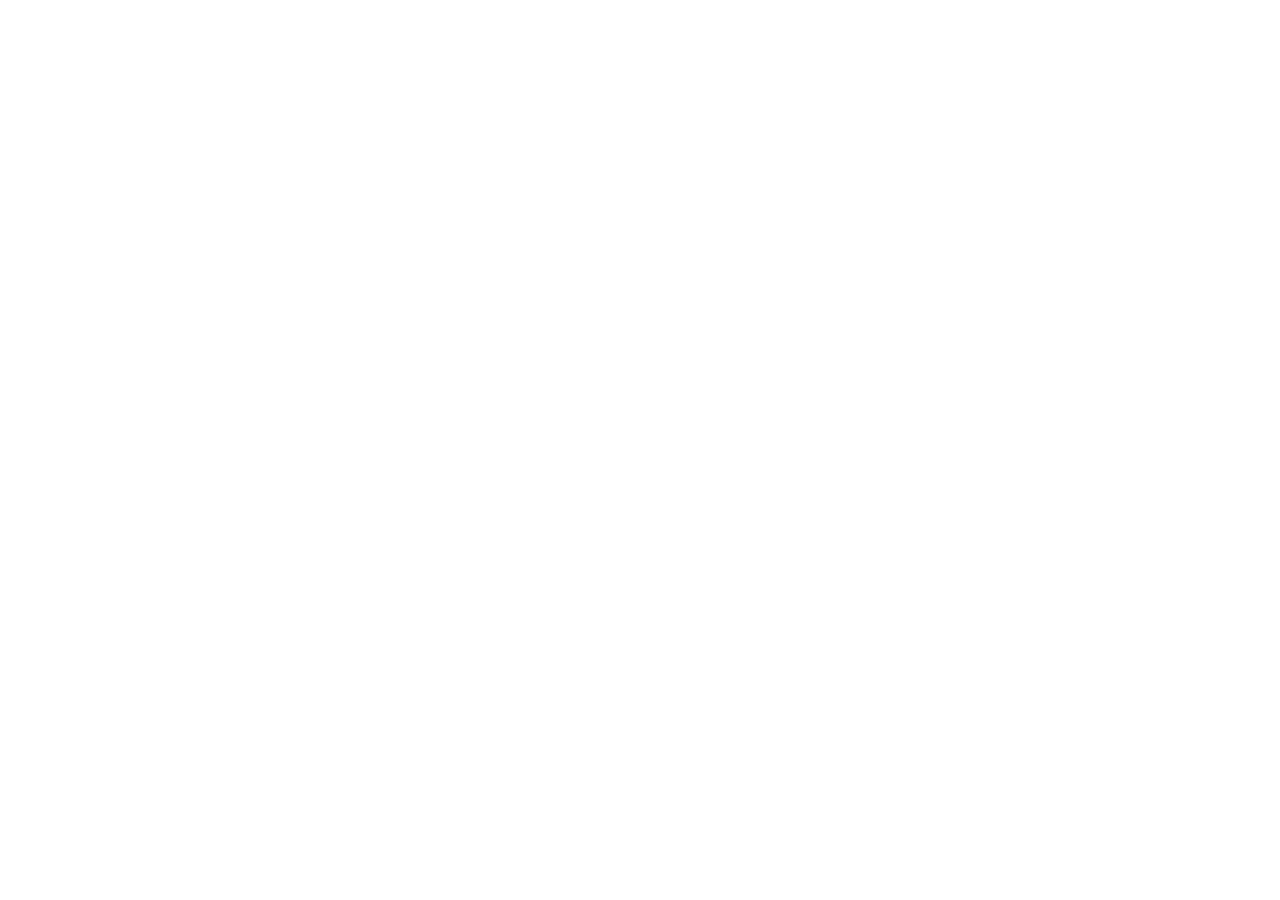
==== commit 3f2db79b: "Build Tawa with GitHub Pages asset paths" ====
--- a/index.html
+++ b/index.html
@@ -1,3 +1,3 @@
-<!doctype html><html lang="en"><head><meta charset="UTF-8"/><meta name="viewport" content="width=device-width,initial-scale=1"/><meta name="theme-color" content="#8d221a"/><meta name="description" content="Indian roots. A delicious detour. Explore Tawa Express menus, Indian fusion food and catering in Bridgeport, Connecticut."/><meta name="robots" content="noindex,nofollow"/><link rel="preconnect" href="https://fonts.googleapis.com"/><link rel="preconnect" href="https://fonts.gstatic.com" crossorigin/><link href="https://fonts.googleapis.com/css2?family=Passion+One:wght@400;700&family=Sora:wght@400;500;600;700&display=swap" rel="stylesheet"/><title>Tawa Express · Indian Fusion in Bridgeport</title>  <script type="module" crossorigin src="/assets/index-CbA9lvms.js"></script>
-  <link rel="stylesheet" crossorigin href="/assets/index-DuDXjA_7.css">
+<!doctype html><html lang="en"><head><meta charset="UTF-8"/><meta name="viewport" content="width=device-width,initial-scale=1"/><meta name="theme-color" content="#8d221a"/><meta name="description" content="Indian roots. A delicious detour. Explore Tawa Express menus, Indian fusion food and catering in Bridgeport, Connecticut."/><meta name="robots" content="noindex,nofollow"/><link rel="preconnect" href="https://fonts.googleapis.com"/><link rel="preconnect" href="https://fonts.gstatic.com" crossorigin/><link href="https://fonts.googleapis.com/css2?family=Passion+One:wght@400;700&family=Sora:wght@400;500;600;700&display=swap" rel="stylesheet"/><title>Tawa Express · Indian Fusion in Bridgeport</title>  <script type="module" crossorigin src="/tawa-express-redesign/assets/index-Df9M31ve.js"></script>
+  <link rel="stylesheet" crossorigin href="/tawa-express-redesign/assets/index-DuDXjA_7.css">
 </head><body><div id="root"></div></body></html>
